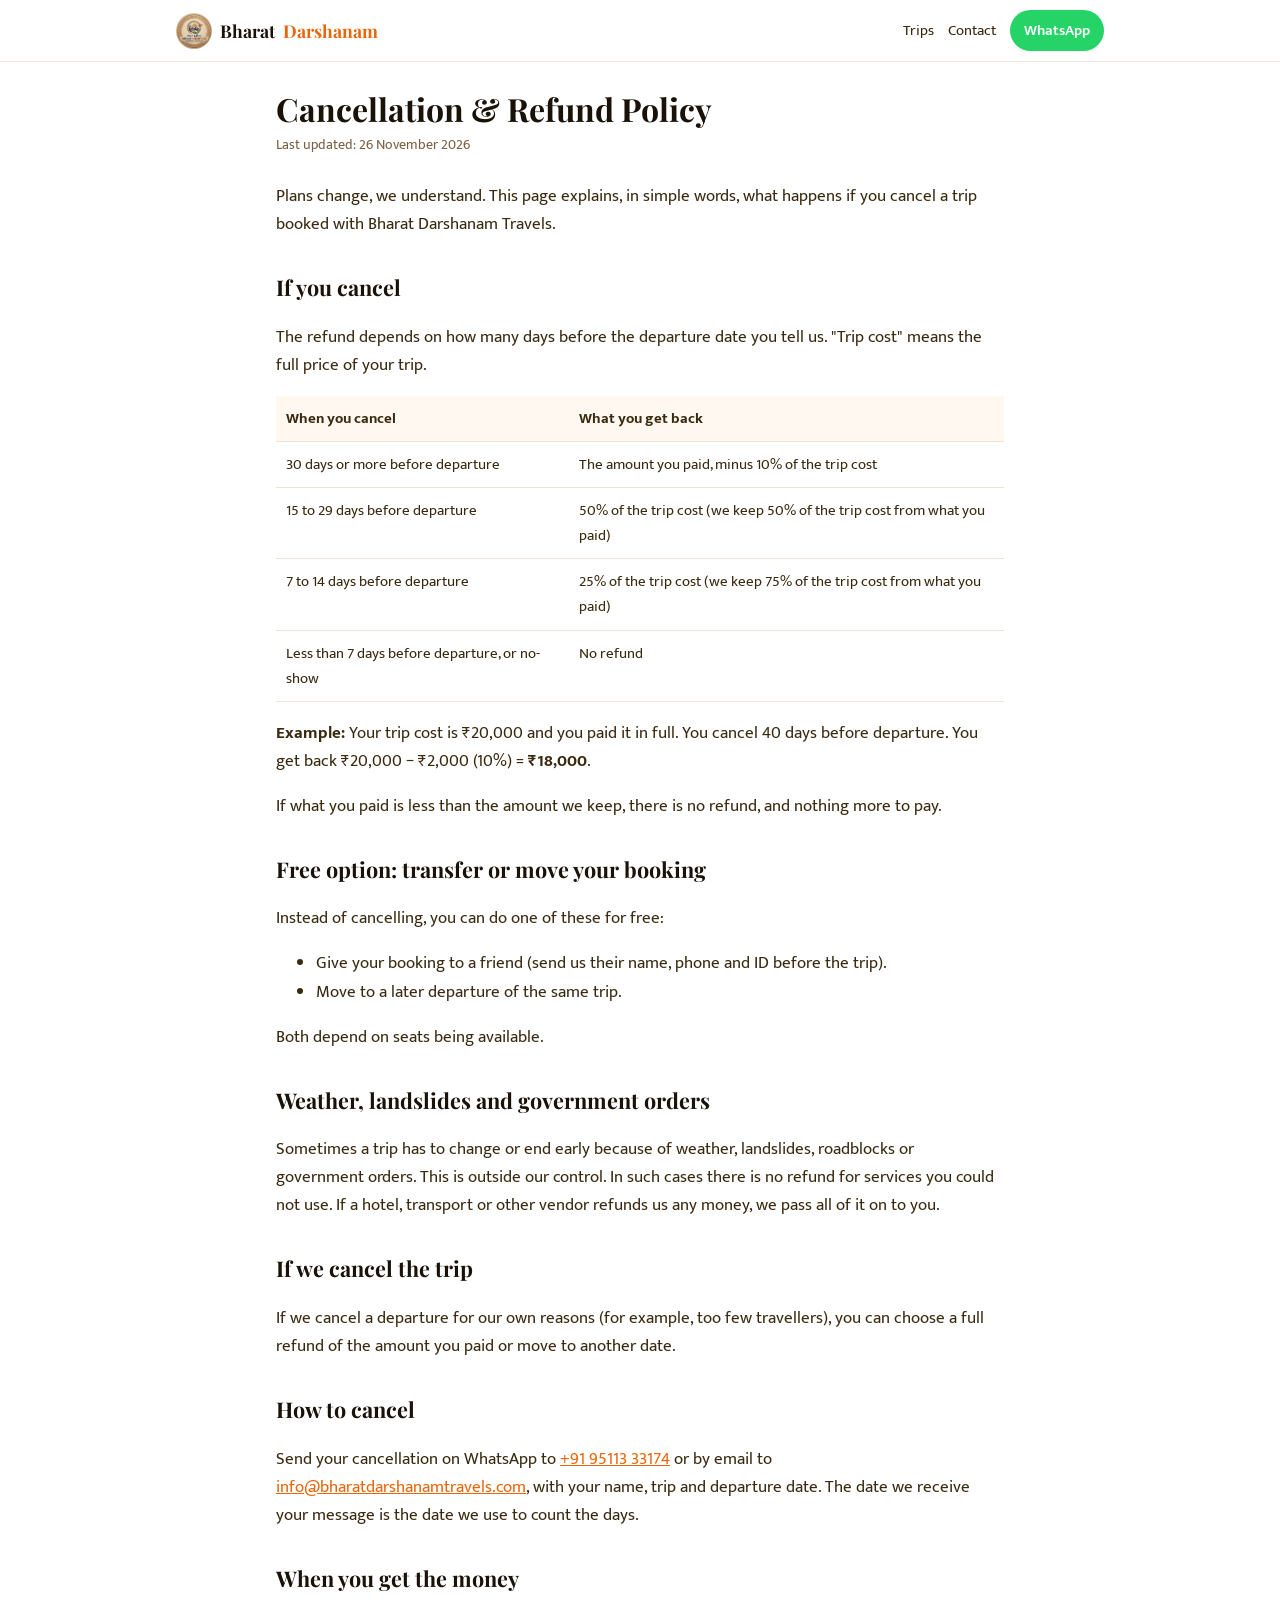
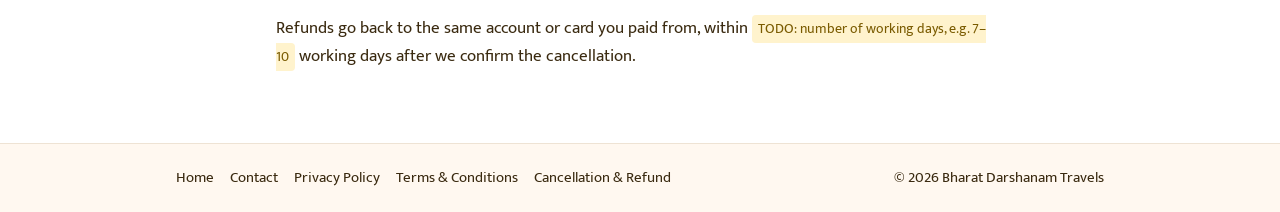
==== cancellation-refund.html @ e2b12f2d "Add Privacy, Terms, Cancellation & Refund and Contact pages Co-Authored-By: Claude Opus 5.5 <noreply" ====
<!DOCTYPE html>
<html lang="en">
<head>
  <meta charset="UTF-8">
  <meta name="viewport" content="width=device-width, initial-scale=1.0">
  <title>Cancellation & Refund Policy | Bharat Darshanam Travels</title>
  <meta name="description" content="How cancellations, refunds, booking transfers and date changes work for trips with Bharat Darshanam Travels.">
  <link rel="canonical" href="https://bharatdarshanamtravels.com/cancellation-refund.html">
  <meta property="og:title" content="Cancellation & Refund Policy | Bharat Darshanam Travels">
  <meta property="og:description" content="How cancellations, refunds, booking transfers and date changes work for trips with Bharat Darshanam Travels.">
  <meta property="og:type" content="website">
  <meta property="og:url" content="https://bharatdarshanamtravels.com/cancellation-refund.html">
  <meta property="og:image" content="https://bharatdarshanamtravels.com/images/og-image.jpg">
  <meta property="og:site_name" content="Bharat Darshanam Travels">
  <meta property="og:locale" content="en_IN">
  <link rel="icon" href="favicon.ico" sizes="any">
  <link rel="icon" type="image/png" sizes="32x32" href="favicon-32x32.png">
  <link rel="apple-touch-icon" href="apple-touch-icon.png">
  <link rel="preconnect" href="https://fonts.googleapis.com">
  <link rel="preconnect" href="https://fonts.gstatic.com" crossorigin>
  <link href="https://fonts.googleapis.com/css2?family=Playfair+Display:wght@700&family=Mukta:wght@400;600;700&display=swap" rel="stylesheet">
  <link rel="stylesheet" href="css/pages.css">
</head>
<body>
<header class="top">
  <div class="top-in">
    <a class="brand" href="./"><img src="images/logo.png" alt="" width="36" height="36">Bharat <span>Darshanam</span></a>
    <nav class="top-links">
      <a href="./#packages" class="hide-sm">Trips</a>
      <a href="contact.html" class="hide-sm">Contact</a>
      <a class="btn-wa" href="https://wa.me/919511333174" target="_blank" rel="noopener">WhatsApp</a>
    </nav>
  </div>
</header>
<main>
<h1>Cancellation &amp; Refund Policy</h1>
<p class="updated">Last updated: 26 November 2026</p>
<p>Plans change, we understand. This page explains, in simple words, what happens if you cancel a trip booked with Bharat Darshanam Travels.</p>

<h2>If you cancel</h2>
<p>The refund depends on how many days before the departure date you tell us. "Trip cost" means the full price of your trip.</p>
<table>
  <tr><th>When you cancel</th><th>What you get back</th></tr>
  <tr><td>30 days or more before departure</td><td>The amount you paid, minus 10% of the trip cost</td></tr>
  <tr><td>15 to 29 days before departure</td><td>50% of the trip cost (we keep 50% of the trip cost from what you paid)</td></tr>
  <tr><td>7 to 14 days before departure</td><td>25% of the trip cost (we keep 75% of the trip cost from what you paid)</td></tr>
  <tr><td>Less than 7 days before departure, or no-show</td><td>No refund</td></tr>
</table>
<p><b>Example:</b> Your trip cost is ₹20,000 and you paid it in full. You cancel 40 days before departure. You get back ₹20,000 − ₹2,000 (10%) = <b>₹18,000</b>.</p>
<p>If what you paid is less than the amount we keep, there is no refund, and nothing more to pay.</p>

<h2>Free option: transfer or move your booking</h2>
<p>Instead of cancelling, you can do one of these for free:</p>
<ul>
  <li>Give your booking to a friend (send us their name, phone and ID before the trip).</li>
  <li>Move to a later departure of the same trip.</li>
</ul>
<p>Both depend on seats being available.</p>

<h2>Weather, landslides and government orders</h2>
<p>Sometimes a trip has to change or end early because of weather, landslides, roadblocks or government orders. This is outside our control. In such cases there is no refund for services you could not use. If a hotel, transport or other vendor refunds us any money, we pass all of it on to you.</p>

<h2>If we cancel the trip</h2>
<p>If we cancel a departure for our own reasons (for example, too few travellers), you can choose a full refund of the amount you paid or move to another date.</p>

<h2>How to cancel</h2>
<p>Send your cancellation on WhatsApp to <a href="https://wa.me/919511333174">+91 95113 33174</a> or by email to <a href="mailto:info@bharatdarshanamtravels.com">info@bharatdarshanamtravels.com</a>, with your name, trip and departure date. The date we receive your message is the date we use to count the days.</p>

<h2>When you get the money</h2>
<p>Refunds go back to the same account or card you paid from, within <span class="todo">TODO: number of working days, e.g. 7–10</span> working days after we confirm the cancellation.</p>
</main>
<footer class="foot">
  <div class="foot-in">
    <nav>
      <a href="./">Home</a>
      <a href="contact.html">Contact</a>
      <a href="privacy-policy.html">Privacy Policy</a>
      <a href="terms.html">Terms &amp; Conditions</a>
      <a href="cancellation-refund.html">Cancellation &amp; Refund</a>
    </nav>
    <div>© 2026 Bharat Darshanam Travels</div>
  </div>
</footer>
</body>
</html>
---- css/pages.css ----
/* Simple pages: policies, contact, trips. Light and fast on mobile. */
:root {
  --saffron: #E8660A;
  --green: #1A5C38;
  --dark: #1A1208;
  --text: #3A2A10;
  --text-light: #7A6040;
  --line: #eee3d4;
  --bg-soft: #FFF8F0;
}
* { box-sizing: border-box; }
body { margin: 0; background: #fff; color: var(--text); font-family: 'Mukta', system-ui, sans-serif; font-size: 17px; line-height: 1.65; }
a { color: var(--saffron); }
img { max-width: 100%; height: auto; display: block; }

.top { position: sticky; top: 0; z-index: 10; background: #fff; border-bottom: 1px solid var(--line); }
.top-in { max-width: 960px; margin: 0 auto; padding: 10px 16px; display: flex; align-items: center; justify-content: space-between; gap: 12px; }
.brand { display: flex; align-items: center; gap: 8px; text-decoration: none; color: var(--dark); font-family: 'Playfair Display', serif; font-weight: 700; font-size: 1.1rem; }
.brand img { width: 36px; height: 36px; border-radius: 50%; }
.brand span { color: var(--saffron); }
.top-links { display: flex; gap: 14px; align-items: center; font-size: 0.95rem; }
.top-links a { text-decoration: none; color: var(--text); }
.btn-wa { background: #25D366; color: #fff !important; padding: 8px 14px; border-radius: 50px; font-weight: 600; text-decoration: none; display: inline-block; }

main { max-width: 760px; margin: 0 auto; padding: 28px 16px 56px; }
h1 { font-family: 'Playfair Display', serif; color: var(--dark); font-size: 2rem; line-height: 1.2; margin: 0 0 6px; }
h2 { font-family: 'Playfair Display', serif; color: var(--dark); font-size: 1.35rem; margin: 32px 0 8px; }
h3 { font-size: 1.05rem; margin: 20px 0 4px; color: var(--dark); }
.updated { color: var(--text-light); font-size: 0.9rem; margin: 0 0 24px; }
.todo { background: #fff3cd; color: #7a5b00; padding: 2px 6px; border-radius: 4px; font-size: 0.9rem; }

table { width: 100%; border-collapse: collapse; margin: 12px 0; font-size: 0.95rem; }
th, td { text-align: left; padding: 10px; border-bottom: 1px solid var(--line); vertical-align: top; }
th { background: var(--bg-soft); }

/* Contact cards */
.cards { display: grid; gap: 12px; grid-template-columns: repeat(auto-fit, minmax(220px, 1fr)); margin: 16px 0; }
.card { border: 1px solid var(--line); border-radius: 12px; padding: 14px 16px; }
.card b { display: block; color: var(--text-light); font-size: 0.85rem; text-transform: uppercase; letter-spacing: .04em; }

/* Forms */
form.enq { border: 1px solid var(--line); border-radius: 14px; padding: 18px; margin-top: 12px; background: var(--bg-soft); }
form.enq label { display: block; font-weight: 600; font-size: 0.95rem; margin: 10px 0 4px; }
form.enq input, form.enq select, form.enq textarea { width: 100%; padding: 11px 12px; border: 1px solid #d9c9b3; border-radius: 8px; font: inherit; background: #fff; }
form.enq textarea { min-height: 90px; }
form.enq button { margin-top: 14px; width: 100%; background: var(--saffron); color: #fff; border: 0; padding: 13px; border-radius: 50px; font: inherit; font-weight: 700; cursor: pointer; }
.hp-field { position: absolute; left: -9999px; width: 1px; height: 1px; opacity: 0; }
.form-msg { margin-top: 12px; font-size: 0.9rem; font-weight: 600; padding: 10px 14px; border-radius: 8px; }
.form-msg.success { background: #d4edda; color: #155724; }
.form-msg.error { background: #f8d7da; color: #721c24; }
.form-msg a { color: inherit; }

/* Trip pages */
.trip-hero { width: 100%; aspect-ratio: 16 / 9; object-fit: cover; border-radius: 14px; margin-bottom: 18px; }
.price-box { display: flex; flex-wrap: wrap; align-items: center; justify-content: space-between; gap: 12px; border: 2px solid var(--saffron); border-radius: 14px; padding: 14px 16px; margin: 18px 0; }
.price-box .from { font-size: 0.9rem; color: var(--text-light); }
.price-box .amt { font-size: 1.7rem; font-weight: 700; color: var(--dark); line-height: 1.1; }
.facts { display: flex; flex-wrap: wrap; gap: 8px; margin: 8px 0 0; padding: 0; list-style: none; }
.facts li { background: var(--bg-soft); border: 1px solid var(--line); border-radius: 50px; padding: 4px 12px; font-size: 0.9rem; }
.day { border-left: 3px solid var(--saffron); padding: 2px 0 2px 14px; margin: 14px 0; }
.day h3 { margin: 0; }
.cols { display: grid; gap: 16px; grid-template-columns: 1fr; }
@media (min-width: 640px) { .cols { grid-template-columns: 1fr 1fr; } }
.cols ul { padding-left: 20px; margin: 4px 0; }
.wa-float { position: fixed; right: 16px; bottom: 16px; z-index: 20; box-shadow: 0 6px 18px rgba(0,0,0,.18); }

footer.foot { border-top: 1px solid var(--line); background: var(--bg-soft); font-size: 0.92rem; }
.foot-in { max-width: 960px; margin: 0 auto; padding: 22px 16px; display: flex; flex-wrap: wrap; gap: 10px 18px; justify-content: space-between; }
.foot-in nav { display: flex; flex-wrap: wrap; gap: 8px 16px; }
.foot-in nav a { color: var(--text); text-decoration: none; }

@media (max-width: 520px) {
  .top-links .hide-sm { display: none; }
  h1 { font-size: 1.65rem; }
}
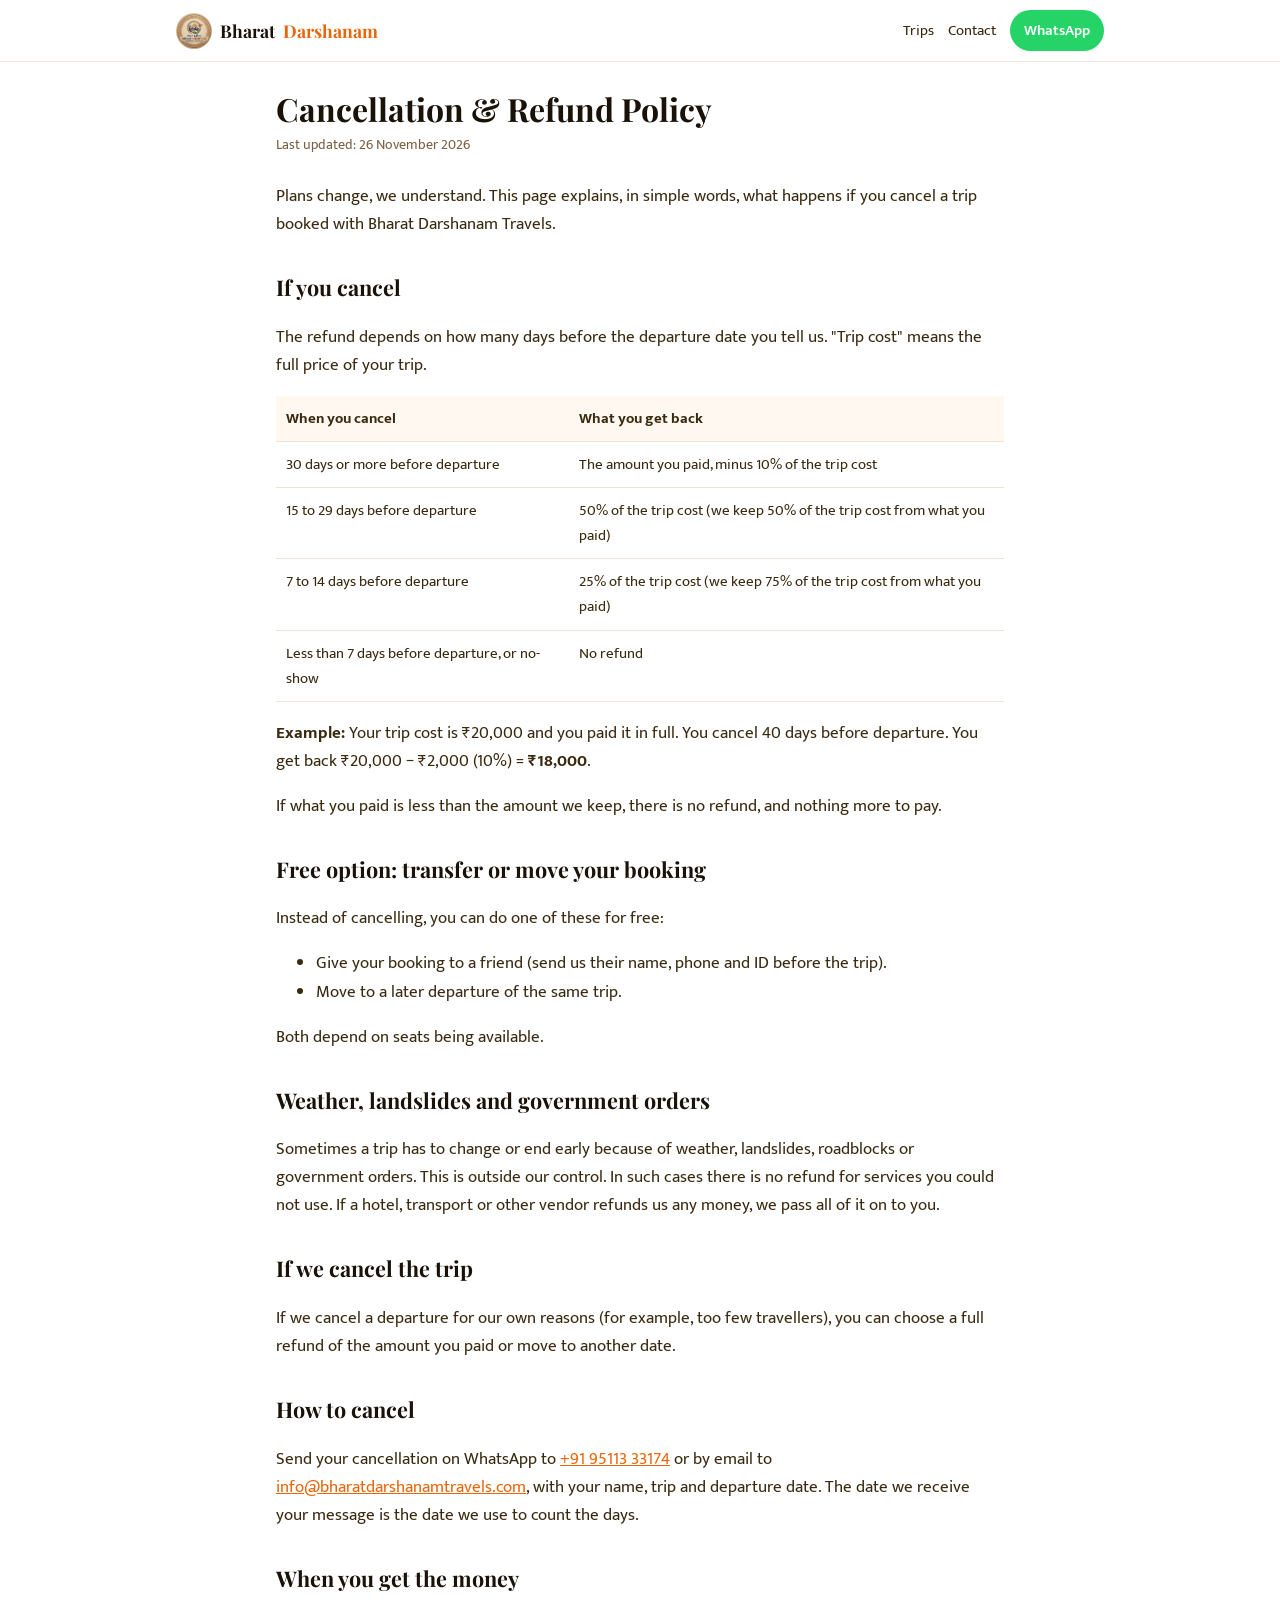
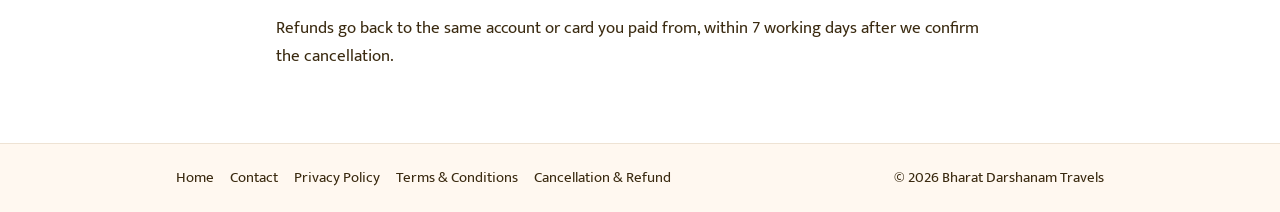
==== commit 6d117b78: "Set refund timeline to 7 working days Co-Authored-By: Claude Opus 5.5 <noreply@anthropic.com>" ====
--- a/cancellation-refund.html
+++ b/cancellation-refund.html
@@ -67,7 +67,7 @@
 <p>Send your cancellation on WhatsApp to <a href="https://wa.me/919511333174">+91 95113 33174</a> or by email to <a href="mailto:info@bharatdarshanamtravels.com">info@bharatdarshanamtravels.com</a>, with your name, trip and departure date. The date we receive your message is the date we use to count the days.</p>
 
 <h2>When you get the money</h2>
-<p>Refunds go back to the same account or card you paid from, within <span class="todo">TODO: number of working days, e.g. 7–10</span> working days after we confirm the cancellation.</p>
+<p>Refunds go back to the same account or card you paid from, within 7 working days after we confirm the cancellation.</p>
 </main>
 <footer class="foot">
   <div class="foot-in">
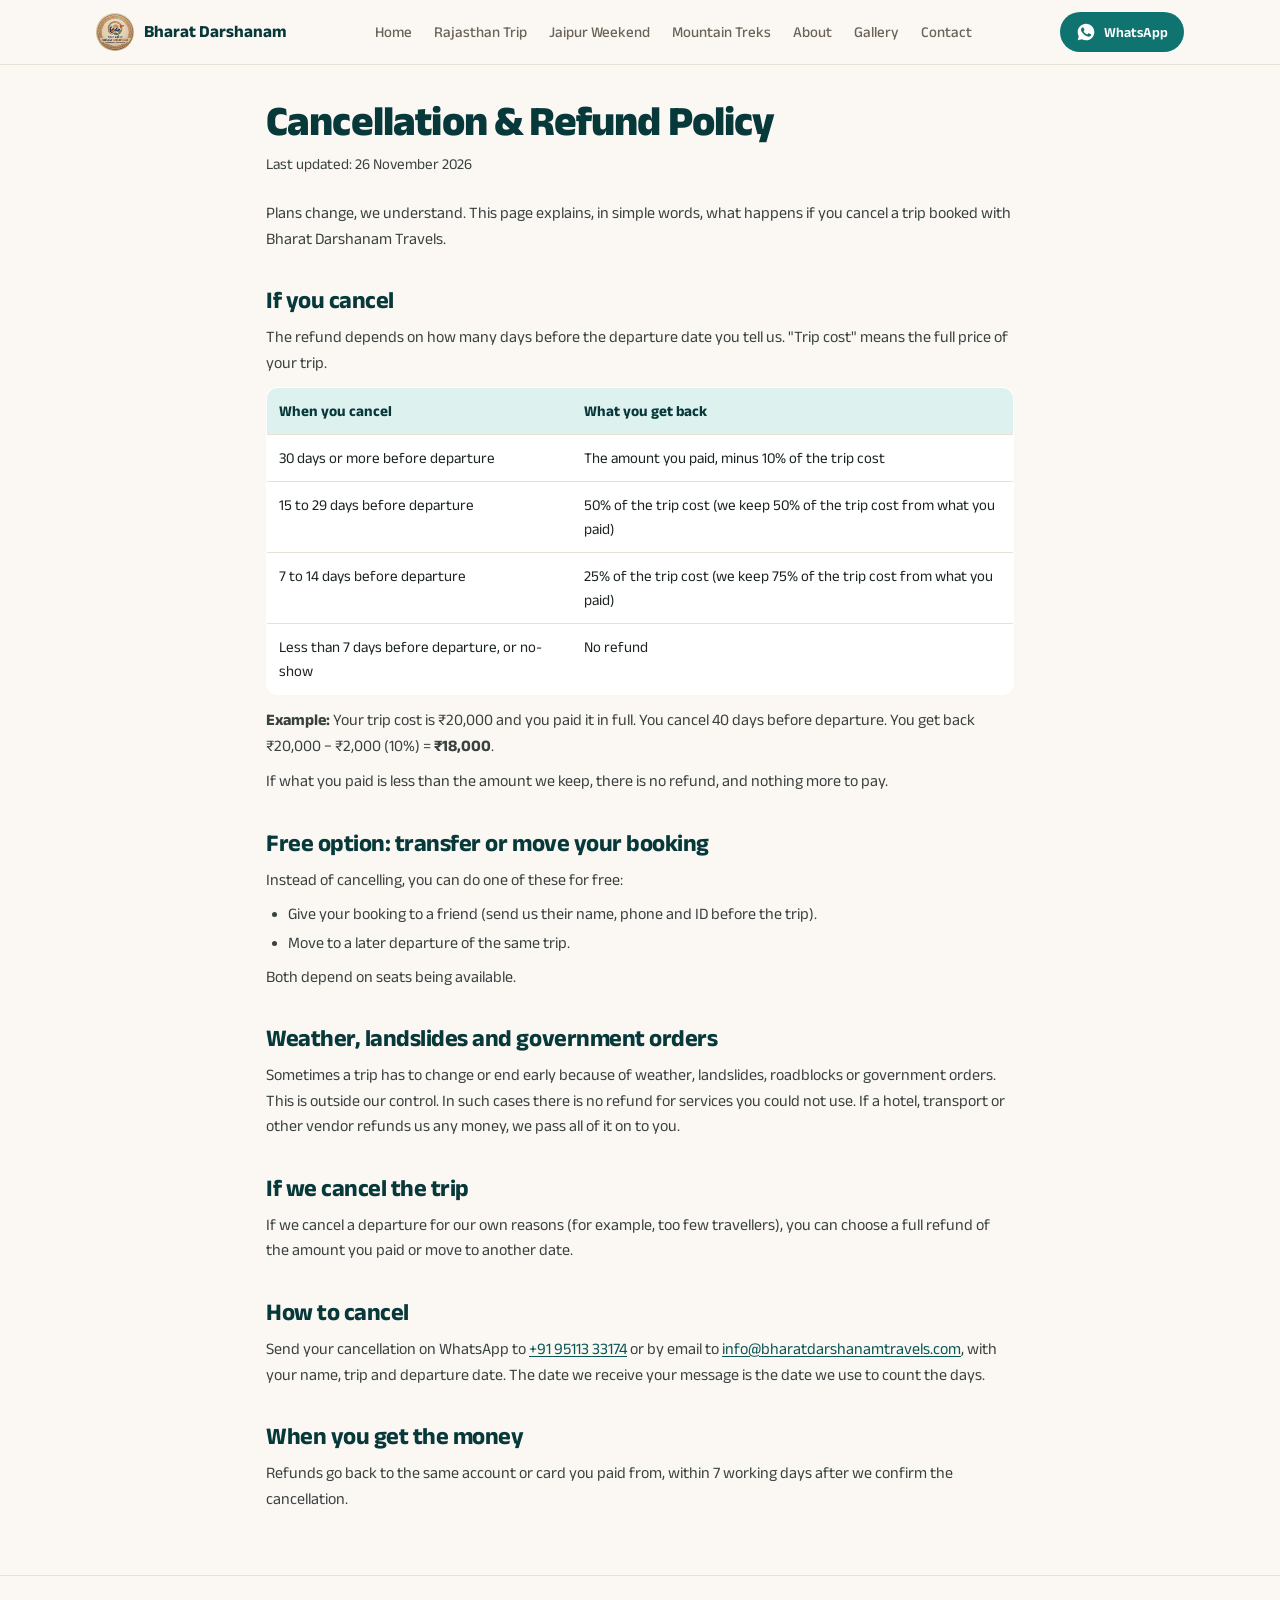
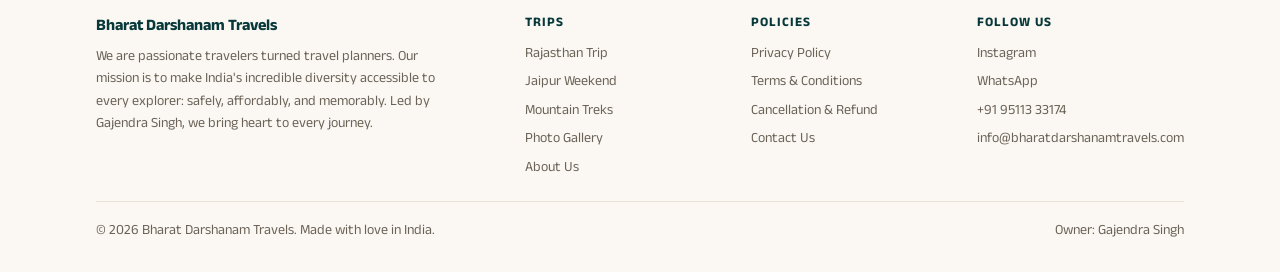
==== commit bdde8172: "Apply theme C header, footer and styles to inner pages Co-Authored-By: Claude Opus 5.5 <noreply@anth" ====
--- a/cancellation-refund.html
+++ b/cancellation-refund.html
@@ -18,21 +18,57 @@
   <link rel="apple-touch-icon" href="apple-touch-icon.png">
   <link rel="preconnect" href="https://fonts.googleapis.com">
   <link rel="preconnect" href="https://fonts.gstatic.com" crossorigin>
-  <link href="https://fonts.googleapis.com/css2?family=Playfair+Display:wght@700&family=Mukta:wght@400;600;700&display=swap" rel="stylesheet">
-  <link rel="stylesheet" href="css/pages.css">
+  <link href="https://fonts.googleapis.com/css2?family=Anek+Latin:wght@400;500;600;700;800&display=swap" rel="stylesheet">
+  <link rel="stylesheet" href="css/site.css">
 </head>
 <body>
-<header class="top">
-  <div class="top-in">
-    <a class="brand" href="./"><img src="images/logo.png" alt="" width="36" height="36">Bharat <span>Darshanam</span></a>
-    <nav class="top-links">
-      <a href="./#packages" class="hide-sm">Trips</a>
-      <a href="contact.html" class="hide-sm">Contact</a>
-      <a class="btn-wa" href="https://wa.me/919511333174" target="_blank" rel="noopener">WhatsApp</a>
+<svg width="0" height="0" style="position:absolute" aria-hidden="true">
+  <symbol id="i-clock" viewBox="0 0 24 24" fill="none" stroke="currentColor" stroke-width="2" stroke-linecap="round"><circle cx="12" cy="12" r="9"/><path d="M12 7v5l3 2"/></symbol>
+  <symbol id="i-users" viewBox="0 0 24 24" fill="none" stroke="currentColor" stroke-width="2" stroke-linecap="round"><circle cx="9" cy="8" r="3.5"/><path d="M2.5 20c.8-3.5 3.4-5.5 6.5-5.5s5.7 2 6.5 5.5"/><path d="M16 4.6a3.5 3.5 0 0 1 0 6.8M18.5 14.8c1.6.8 2.6 2.6 3 5.2"/></symbol>
+  <symbol id="i-arrow" viewBox="0 0 24 24" fill="none" stroke="currentColor" stroke-width="2.2" stroke-linecap="round" stroke-linejoin="round"><path d="M5 12h14M13 6l6 6-6 6"/></symbol>
+  <symbol id="i-map" viewBox="0 0 24 24" fill="none" stroke="currentColor" stroke-width="2" stroke-linecap="round" stroke-linejoin="round"><path d="M12 21s-7-6.2-7-11.5A7 7 0 0 1 19 9.5C19 14.8 12 21 12 21Z"/><circle cx="12" cy="9.5" r="2.5"/></symbol>
+  <symbol id="i-tag" viewBox="0 0 24 24" fill="none" stroke="currentColor" stroke-width="2" stroke-linecap="round" stroke-linejoin="round"><path d="M3 12V4h8l10 10-8 8L3 12Z"/><circle cx="7.5" cy="8.5" r="1.5"/></symbol>
+  <symbol id="i-shield" viewBox="0 0 24 24" fill="none" stroke="currentColor" stroke-width="2" stroke-linecap="round" stroke-linejoin="round"><path d="M12 3 4 6v6c0 5 3.5 8 8 9 4.5-1 8-4 8-9V6l-8-3Z"/><path d="m9 12 2 2 4-4"/></symbol>
+  <symbol id="i-edit" viewBox="0 0 24 24" fill="none" stroke="currentColor" stroke-width="2" stroke-linecap="round" stroke-linejoin="round"><path d="M4 20h4L19 9l-4-4L4 16v4Z"/></symbol>
+  <symbol id="i-user" viewBox="0 0 24 24" fill="none" stroke="currentColor" stroke-width="2" stroke-linecap="round"><circle cx="12" cy="8" r="4"/><path d="M4 21c1-4 4.2-6 8-6s7 2 8 6"/></symbol>
+  <symbol id="i-phone" viewBox="0 0 24 24" fill="none" stroke="currentColor" stroke-width="2" stroke-linecap="round" stroke-linejoin="round"><path d="M5 3h4l2 5-2.5 1.5a11 11 0 0 0 6 6L16 13l5 2v4a2 2 0 0 1-2 2A17 17 0 0 1 3 5a2 2 0 0 1 2-2Z"/></symbol>
+  <symbol id="i-mail" viewBox="0 0 24 24" fill="none" stroke="currentColor" stroke-width="2" stroke-linecap="round" stroke-linejoin="round"><rect x="3" y="5" width="18" height="14" rx="2"/><path d="m3 7 9 6 9-6"/></symbol>
+  <symbol id="i-wa" viewBox="0 0 24 24" fill="currentColor"><path d="M12.04 2C6.5 2 2 6.5 2 12.04c0 1.77.46 3.5 1.34 5.02L2 22l5.06-1.33a10 10 0 0 0 4.98 1.32h.01C17.58 21.99 22 17.5 22 11.96 22 6.46 17.58 2 12.04 2Zm5.84 14.2c-.25.7-1.43 1.33-2 1.42-.51.08-1.15.11-1.86-.12-.43-.13-.98-.32-1.69-.62-2.98-1.29-4.92-4.29-5.07-4.49-.15-.2-1.21-1.61-1.21-3.07 0-1.46.77-2.18 1.04-2.48.27-.3.6-.37.79-.37h.57c.18 0 .43-.07.67.51.25.6.84 2.06.91 2.2.08.15.12.32.03.52-.1.2-.15.32-.3.5-.15.17-.31.39-.45.52-.15.15-.3.31-.13.6.17.3.77 1.27 1.65 2.06 1.14 1.01 2.1 1.33 2.4 1.48.3.15.47.12.64-.07.18-.2.75-.87.95-1.17.2-.3.4-.25.67-.15.27.1 1.73.82 2.03.97.3.15.5.22.57.35.07.12.07.72-.18 1.42Z"/></symbol>
+</svg>
+
+<header class="nav">
+  <div class="wrap">
+    <a class="logo" href="./"><img src="images/logo.png" alt="" width="38" height="38">Bharat Darshanam</a>
+    <nav class="nav-links" aria-label="Main">
+      <a href="./" data-nav="home">Home</a>
+      <a href="rajasthan-trip.html" data-nav="rajasthan">Rajasthan Trip</a>
+      <a href="jaipur-weekend-trip.html" data-nav="jaipur">Jaipur Weekend</a>
+      <a href="./#mountains">Mountain Treks</a>
+      <a href="./#about">About</a>
+      <a href="./#gallery">Gallery</a>
+      <a href="contact.html" data-nav="contact">Contact</a>
     </nav>
+    <div class="nav-right">
+      <a class="btn btn-accent btn-sm" href="https://wa.me/919511333174" target="_blank" rel="noopener"><svg class="ico"><use href="#i-wa"/></svg><span class="wa-txt">WhatsApp</span></a>
+      <button class="menu-btn" id="menuBtn" type="button" aria-label="Open menu" aria-expanded="false" aria-controls="menu">
+        <svg class="ico" viewBox="0 0 24 24" fill="none" stroke="currentColor" stroke-width="2.2" stroke-linecap="round"><path d="M4 7h16M4 12h16M4 17h16"/></svg>
+      </button>
+    </div>
   </div>
+  <nav class="menu" id="menu" aria-label="Menu" hidden>
+    <a href="./">Home</a>
+    <div class="menu-label">Trips</div>
+    <a href="rajasthan-trip.html">Rajasthan Trip <small>7–8 days · from ₹20,000</small></a>
+    <a href="jaipur-weekend-trip.html">Jaipur Weekend <small>Delhi to Delhi · from ₹6,000</small></a>
+    <a href="./#mountains">Mountain Treks <small>BMC-certified team</small></a>
+    <div class="menu-label">More</div>
+    <a href="./#about">About us</a>
+    <a href="./#gallery">Gallery</a>
+    <a href="contact.html">Contact</a>
+    <div class="menu-foot"><a href="privacy-policy.html">Privacy</a><a href="terms.html">Terms</a><a href="cancellation-refund.html">Cancellation &amp; Refund</a></div>
+  </nav>
 </header>
-<main>
+<main class="page">
 <h1>Cancellation &amp; Refund Policy</h1>
 <p class="updated">Last updated: 26 November 2026</p>
 <p>Plans change, we understand. This page explains, in simple words, what happens if you cancel a trip booked with Bharat Darshanam Travels.</p>
@@ -69,17 +105,48 @@
 <h2>When you get the money</h2>
 <p>Refunds go back to the same account or card you paid from, within 7 working days after we confirm the cancellation.</p>
 </main>
-<footer class="foot">
-  <div class="foot-in">
-    <nav>
-      <a href="./">Home</a>
-      <a href="contact.html">Contact</a>
-      <a href="privacy-policy.html">Privacy Policy</a>
-      <a href="terms.html">Terms &amp; Conditions</a>
-      <a href="cancellation-refund.html">Cancellation &amp; Refund</a>
-    </nav>
-    <div>© 2026 Bharat Darshanam Travels</div>
+<footer class="site-foot">
+  <div class="wrap">
+    <div class="foot-grid">
+      <div class="foot-brand">
+        <b>Bharat Darshanam Travels</b>
+        <p>We are passionate travelers turned travel planners. Our mission is to make India's incredible diversity accessible to every explorer: safely, affordably, and memorably. Led by Gajendra Singh, we bring heart to every journey.</p>
+      </div>
+      <div>
+        <h4>Trips</h4>
+        <ul>
+          <li><a href="rajasthan-trip.html">Rajasthan Trip</a></li>
+          <li><a href="jaipur-weekend-trip.html">Jaipur Weekend</a></li>
+          <li><a href="./#mountains">Mountain Treks</a></li>
+          <li><a href="./#gallery">Photo Gallery</a></li>
+          <li><a href="./#about">About Us</a></li>
+        </ul>
+      </div>
+      <div>
+        <h4>Policies</h4>
+        <ul>
+          <li><a href="privacy-policy.html">Privacy Policy</a></li>
+          <li><a href="terms.html">Terms &amp; Conditions</a></li>
+          <li><a href="cancellation-refund.html">Cancellation &amp; Refund</a></li>
+          <li><a href="contact.html">Contact Us</a></li>
+        </ul>
+      </div>
+      <div>
+        <h4>Follow Us</h4>
+        <ul>
+          <li><a href="https://www.instagram.com/bharatdarshanamtravels/" target="_blank" rel="noopener">Instagram</a></li>
+          <li><a href="https://wa.me/919511333174" target="_blank" rel="noopener">WhatsApp</a></li>
+          <li><a href="tel:+919511333174">+91 95113 33174</a></li>
+          <li><a href="mailto:info@bharatdarshanamtravels.com">info@bharatdarshanamtravels.com</a></li>
+        </ul>
+      </div>
+    </div>
+    <div class="foot-bottom">
+      <span>© 2026 Bharat Darshanam Travels. Made with love in India.</span>
+      <span>Owner: Gajendra Singh</span>
+    </div>
   </div>
 </footer>
+<script src="js/site.js"></script>
 </body>
 </html>
--- a/css/site.css
+++ b/css/site.css
@@ -0,0 +1,230 @@
+/* Bharat Darshanam Travels: one stylesheet for every page.
+   Design: option C "Peacock" (chosen 26 Nov 2026). */
+
+:root {
+  --accent: #0F7470;
+  --accent-dark: #0B5656;
+  --accent-soft: #DDF1EF;
+  --deep: #08393A;
+  --warm: #F2A23A;
+  --warm-soft: #FDEBD3;
+  --warm-ink: #7A4A00;
+  --ink: #1B2422;
+  --muted: #6B6358;
+  --line: #E8E1D6;
+  --bg: #FBF8F3;
+  --bg-alt: #F4EFE7;
+  --wa: #25D366;
+  --font: 'Anek Latin', system-ui, -apple-system, 'Segoe UI', sans-serif;
+  --radius: 16px;
+}
+
+* { box-sizing: border-box; margin: 0; }
+html { scroll-behavior: smooth; }
+body { background: var(--bg); color: var(--ink); font-family: var(--font); font-size: 16px; line-height: 1.6; -webkit-font-smoothing: antialiased; }
+img { display: block; max-width: 100%; height: auto; }
+a { color: inherit; text-decoration: none; }
+button { font: inherit; }
+[id] { scroll-margin-top: 76px; }
+.wrap { max-width: 1120px; margin: 0 auto; padding: 0 16px; }
+h1, h2, h3 { font-family: var(--font); line-height: 1.12; letter-spacing: -0.02em; color: var(--deep); }
+.eyebrow { font-size: 13px; font-weight: 600; letter-spacing: .08em; text-transform: uppercase; color: var(--accent); }
+.ico { width: 20px; height: 20px; flex: none; }
+:focus-visible { outline: 2px solid var(--accent); outline-offset: 2px; }
+
+/* Buttons */
+.btn { display: inline-flex; align-items: center; justify-content: center; gap: 8px; padding: 13px 22px; border-radius: 999px; font-weight: 600; font-size: 15px; transition: background .2s, border-color .2s; white-space: nowrap; cursor: pointer; border: 0; }
+.btn-accent { background: var(--accent); color: #fff; }
+.btn-accent:hover { background: var(--accent-dark); }
+.btn-ghost { border: 1.5px solid var(--accent); color: var(--accent-dark); background: #fff; }
+.btn-ghost:hover { background: var(--accent-soft); }
+.btn-sm { padding: 9px 16px; font-size: 14px; }
+
+/* Header */
+.nav { position: sticky; top: 0; z-index: 30; background: rgba(251,248,243,.94); backdrop-filter: blur(10px); -webkit-backdrop-filter: blur(10px); border-bottom: 1px solid var(--line); }
+.nav .wrap { display: flex; align-items: center; justify-content: space-between; height: 64px; gap: 12px; }
+.logo { display: flex; align-items: center; gap: 10px; font-weight: 700; font-size: 17px; color: var(--deep); }
+.logo img { width: 38px; height: 38px; border-radius: 50%; }
+.nav-links { display: none; gap: 22px; font-size: 15px; color: var(--muted); font-weight: 500; }
+.nav-links a:hover { color: var(--ink); }
+.nav-links a.on { color: var(--accent); font-weight: 600; }
+.nav-right { display: flex; align-items: center; gap: 8px; }
+.menu-btn { width: 42px; height: 42px; border-radius: 999px; border: 1.5px solid var(--line); background: #fff; color: var(--ink); display: grid; place-items: center; cursor: pointer; }
+.menu { border-top: 1px solid var(--line); background: var(--bg); padding: 8px 16px 18px; max-height: calc(100vh - 64px); overflow-y: auto; }
+.menu a { display: flex; flex-direction: column; padding: 12px 4px; font-weight: 600; font-size: 17px; border-bottom: 1px solid var(--line); color: var(--deep); }
+.menu a small { font-weight: 400; font-size: 13px; color: var(--muted); }
+.menu-label { font-size: 12px; font-weight: 600; letter-spacing: .08em; text-transform: uppercase; color: var(--accent); margin: 16px 4px 2px; }
+.menu-foot { display: flex; flex-wrap: wrap; gap: 4px 16px; margin-top: 14px; }
+.menu-foot a { border: 0; padding: 4px; font-size: 13px; font-weight: 500; color: var(--muted); }
+@media (max-width: 400px) { .wa-txt { display: none; } .nav .btn { padding: 9px 12px; } }
+@media (min-width: 1080px) { .nav-links { display: flex; } .menu-btn, .menu { display: none !important; } }
+
+/* Hero */
+.hero { padding: 20px 0 8px; }
+.hero-grid { display: grid; gap: 24px; }
+.hero h1 { font-size: clamp(36px, 8vw, 64px); font-weight: 800; margin: 10px 0 14px; }
+.hero h1 em { font-style: normal; color: var(--accent); }
+.lead { font-size: 18px; color: var(--muted); max-width: 520px; }
+.hero-cta { display: flex; flex-wrap: wrap; gap: 10px; margin: 22px 0 18px; }
+.chips { display: flex; flex-wrap: wrap; gap: 8px; padding: 0; list-style: none; }
+.chips li { background: var(--accent-soft); color: var(--accent-dark); padding: 4px 12px; border-radius: 999px; font-weight: 600; font-size: 13px; }
+.chips li:last-child { background: var(--warm-soft); color: var(--warm-ink); }
+.hero-img { position: relative; border-radius: var(--radius); overflow: hidden; aspect-ratio: 4/3; background: var(--bg-alt); }
+.hero-img img { width: 100%; height: 100%; object-fit: cover; }
+.hero-tag { position: absolute; left: 12px; bottom: 12px; background: #fff; border-radius: 12px; padding: 10px 14px; font-size: 13px; box-shadow: 0 6px 20px rgba(0,0,0,.15); }
+.hero-tag b { display: block; font-size: 15px; color: var(--deep); }
+@media (min-width: 860px) {
+  .hero { padding: 56px 0 24px; }
+  .hero-grid { grid-template-columns: 1.05fr 1fr; align-items: center; gap: 48px; }
+  .hero-img { aspect-ratio: 4/5; }
+}
+
+/* Sections */
+section { padding: 56px 0; }
+.alt { background: var(--bg-alt); }
+.sec-head { display: flex; align-items: end; justify-content: space-between; gap: 16px; margin-bottom: 24px; }
+.sec-head h2 { font-size: clamp(26px, 5vw, 38px); font-weight: 700; margin-top: 6px; }
+.sec-head > a { font-weight: 600; color: var(--accent); font-size: 15px; white-space: nowrap; }
+.sec-sub { color: var(--muted); margin-top: 6px; max-width: 560px; }
+.group-title { font-size: 20px; font-weight: 700; margin: 36px 0 14px; display: flex; align-items: center; gap: 10px; }
+.group-title small { font-size: 14px; font-weight: 500; color: var(--muted); letter-spacing: 0; }
+
+/* Trip cards */
+.trips { display: grid; gap: 18px; grid-template-columns: 1fr; }
+@media (min-width: 640px) { .trips { grid-template-columns: 1fr 1fr; } }
+@media (min-width: 980px) { .trips { grid-template-columns: repeat(3, 1fr); } }
+.trip { border: 1px solid var(--line); border-radius: var(--radius); overflow: hidden; background: #fff; transition: box-shadow .2s, transform .2s; display: flex; flex-direction: column; }
+.trip:hover { box-shadow: 0 12px 32px rgba(0,0,0,.08); transform: translateY(-2px); }
+.trip-img { position: relative; aspect-ratio: 16/10; overflow: hidden; background: var(--bg-alt); display: block; }
+.trip-img img { width: 100%; height: 100%; object-fit: cover; }
+.badge { position: absolute; top: 12px; left: 12px; background: var(--warm-soft); color: var(--warm-ink); font-size: 12px; font-weight: 600; padding: 5px 10px; border-radius: 999px; }
+.badge.cool { background: var(--accent-soft); color: var(--accent-dark); }
+.badge.closed { left: auto; right: 12px; background: var(--deep); color: #fff; }
+.trip-body { padding: 16px 18px 18px; display: flex; flex-direction: column; gap: 6px; flex: 1; }
+.trip-meta { display: flex; flex-wrap: wrap; gap: 4px 14px; font-size: 13px; color: var(--muted); }
+.trip-meta span { display: flex; align-items: center; gap: 5px; }
+.trip-meta svg { width: 15px; height: 15px; }
+.trip h3 { font-size: 20px; font-weight: 700; }
+.trip h3 a:hover { color: var(--accent); }
+.trip p { font-size: 14.5px; color: var(--muted); }
+.trip-foot { display: flex; align-items: center; justify-content: space-between; gap: 10px; margin-top: auto; padding-top: 12px; border-top: 1px solid var(--line); }
+.price small { display: block; font-size: 12px; color: var(--muted); }
+.price b { font-size: 22px; color: var(--deep); }
+.price b.sm { font-size: 17px; }
+.trip-foot .btn { padding: 10px 16px; font-size: 14px; }
+.trip.is-closed .trip-img img { filter: grayscale(.5); }
+.closed-toggle { align-self: flex-start; background: none; border: 0; padding: 2px 0; color: var(--accent-dark); font-size: 13px; font-weight: 600; cursor: pointer; }
+.closed-note { background: var(--bg-alt); border-radius: 10px; padding: 10px 12px; font-size: 13.5px; color: var(--muted); }
+.closed-note strong { display: block; color: var(--deep); }
+
+/* Why */
+.why { display: grid; gap: 14px; grid-template-columns: 1fr; }
+@media (min-width: 560px) { .why { grid-template-columns: 1fr 1fr; } }
+@media (min-width: 900px) { .why { grid-template-columns: repeat(4, 1fr); } }
+.why > div { background: #fff; border: 1px solid var(--line); border-radius: var(--radius); padding: 20px; }
+.why .i { width: 44px; height: 44px; border-radius: 12px; background: var(--accent-soft); color: var(--accent); display: grid; place-items: center; margin-bottom: 14px; }
+.why h3 { font-size: 17px; margin-bottom: 4px; }
+.why p { font-size: 14.5px; color: var(--muted); }
+
+/* Story */
+.founder { display: grid; gap: 24px; align-items: center; }
+.founder img { border-radius: var(--radius); aspect-ratio: 1; object-fit: cover; width: 100%; }
+.founder blockquote { font-size: clamp(22px, 4vw, 30px); font-weight: 600; line-height: 1.3; margin: 10px 0 14px; color: var(--deep); }
+.founder p { color: var(--muted); }
+.founder p + p { margin-top: 10px; }
+@media (min-width: 760px) { .founder { grid-template-columns: 0.8fr 1.2fr; gap: 48px; } }
+
+/* Gallery strip */
+.strip { display: grid; grid-auto-flow: column; grid-auto-columns: 72%; gap: 12px; overflow-x: auto; scroll-snap-type: x mandatory; padding-bottom: 8px; -webkit-overflow-scrolling: touch; }
+.strip figure { position: relative; scroll-snap-align: start; margin: 0; }
+.strip img { border-radius: var(--radius); aspect-ratio: 4/5; object-fit: cover; width: 100%; background: var(--line); }
+.strip figcaption { position: absolute; left: 10px; bottom: 10px; background: rgba(8,57,58,.82); color: #fff; font-size: 13px; font-weight: 600; padding: 4px 10px; border-radius: 999px; }
+@media (min-width: 760px) { .strip { grid-auto-columns: calc(25% - 9px); } }
+
+/* Contact block */
+.contact-grid { display: grid; gap: 28px; }
+@media (min-width: 860px) { .contact-grid { grid-template-columns: 1fr 1.1fr; gap: 48px; align-items: start; } }
+.contact-list { list-style: none; padding: 0; display: grid; gap: 12px; margin: 20px 0; }
+.contact-list li { display: flex; gap: 12px; align-items: flex-start; }
+.contact-list .i { width: 40px; height: 40px; border-radius: 12px; background: var(--accent-soft); color: var(--accent); display: grid; place-items: center; flex: none; }
+.contact-list small { display: block; font-size: 12px; text-transform: uppercase; letter-spacing: .06em; color: var(--muted); }
+.contact-list b { font-weight: 600; color: var(--deep); word-break: break-word; }
+
+/* Forms */
+.form-card { background: #fff; border: 1px solid var(--line); border-radius: var(--radius); padding: 20px; }
+.form-card h3 { font-size: 20px; margin-bottom: 4px; }
+.form-row { display: grid; gap: 0 12px; }
+@media (min-width: 560px) { .form-row { grid-template-columns: 1fr 1fr; } }
+.field label, form.enq label { display: block; font-weight: 600; font-size: 14px; margin: 12px 0 4px; color: var(--deep); }
+.field input, .field select, .field textarea,
+form.enq input, form.enq select, form.enq textarea { width: 100%; padding: 12px 14px; border: 1.5px solid var(--line); border-radius: 12px; font: inherit; font-size: 16px; background: var(--bg); color: var(--ink); }
+.field input:focus, .field select:focus, .field textarea:focus,
+form.enq input:focus, form.enq select:focus, form.enq textarea:focus { outline: none; border-color: var(--accent); background: #fff; }
+.field textarea, form.enq textarea { min-height: 100px; resize: vertical; }
+form [type="submit"] { margin-top: 16px; width: 100%; }
+form.enq { background: #fff; border: 1px solid var(--line); border-radius: var(--radius); padding: 18px 20px 20px; margin-top: 12px; }
+form.enq button { display: flex; align-items: center; justify-content: center; padding: 13px 22px; border-radius: 999px; border: 0; background: var(--accent); color: #fff; font-weight: 600; font-size: 15px; cursor: pointer; }
+form.enq button:hover { background: var(--accent-dark); }
+.hp-field { position: absolute; left: -9999px; width: 1px; height: 1px; opacity: 0; }
+.form-msg { margin-top: 12px; font-size: 14px; font-weight: 600; padding: 10px 14px; border-radius: 10px; }
+.form-msg.success { background: var(--accent-soft); color: var(--accent-dark); }
+.form-msg.error { background: #FBE4E1; color: #8A2A1E; }
+.form-msg a { color: inherit; text-decoration: underline; }
+
+/* CTA */
+.cta { background: var(--deep); color: #fff; border-radius: 22px; padding: 36px 24px; display: grid; gap: 18px; }
+.cta h2 { font-size: clamp(26px, 5vw, 38px); color: #fff; }
+.cta p { color: #B9CFCC; }
+.cta .row { display: flex; flex-wrap: wrap; gap: 10px; }
+.cta .btn-accent { background: var(--warm); color: var(--deep); }
+.cta .btn-accent:hover { background: #E6922A; }
+.cta .btn-ghost { background: transparent; color: #fff; border-color: #3F6E6C; }
+.cta .btn-ghost:hover { border-color: #fff; background: transparent; }
+@media (min-width: 760px) { .cta { grid-template-columns: 1.4fr 1fr; align-items: center; padding: 48px; } .cta .row { justify-content: flex-end; } }
+
+/* Footer */
+.site-foot { border-top: 1px solid var(--line); padding: 36px 0 32px; font-size: 14px; color: var(--muted); background: var(--bg); }
+.foot-grid { display: grid; gap: 24px; }
+.foot-grid h4 { font-size: 13px; text-transform: uppercase; letter-spacing: .08em; color: var(--deep); margin-bottom: 8px; }
+.foot-grid ul { list-style: none; padding: 0; display: grid; gap: 6px; }
+.foot-grid a:hover { color: var(--accent); }
+.foot-brand b { color: var(--deep); font-size: 16px; }
+.foot-brand p { margin-top: 6px; max-width: 360px; }
+.foot-bottom { border-top: 1px solid var(--line); margin-top: 24px; padding-top: 16px; display: flex; flex-wrap: wrap; gap: 6px 16px; justify-content: space-between; }
+@media (min-width: 760px) { .foot-grid { grid-template-columns: 2fr 1fr 1fr 1fr; } }
+
+/* Floating WhatsApp (mobile) */
+.wa-float { position: fixed; right: 16px; bottom: 16px; z-index: 25; width: 54px; height: 54px; border-radius: 50%; background: var(--wa); color: #fff; display: grid; place-items: center; box-shadow: 0 8px 22px rgba(0,0,0,.2); }
+.wa-float svg { width: 28px; height: 28px; }
+
+/* ── Inner pages: policies, contact, trips ── */
+.page { max-width: 780px; margin: 0 auto; padding: 32px 16px 64px; }
+.page h1 { font-size: clamp(30px, 6vw, 42px); font-weight: 800; margin: 0 0 8px; }
+.page h2 { font-size: 24px; font-weight: 700; margin: 36px 0 10px; }
+.page h3 { font-size: 18px; font-weight: 700; margin: 20px 0 4px; }
+.page p, .page li { color: #3A4240; }
+.page p + p { margin-top: 10px; }
+.page ul, .page ol { padding-left: 22px; margin: 8px 0; }
+.page li + li { margin-top: 4px; }
+.page a:not(.btn) { color: var(--accent-dark); text-decoration: underline; text-underline-offset: 2px; }
+.updated { color: var(--muted); font-size: 15px; margin: 0 0 24px; }
+.todo { background: #FFF3CD; color: #7A5B00; padding: 2px 6px; border-radius: 4px; font-size: 14px; }
+table { width: 100%; border-collapse: collapse; margin: 12px 0; font-size: 15px; background: #fff; border-radius: 12px; overflow: hidden; border: 1px solid var(--line); }
+th, td { text-align: left; padding: 11px 12px; border-bottom: 1px solid var(--line); vertical-align: top; }
+th { background: var(--accent-soft); color: var(--deep); }
+tr:last-child td { border-bottom: 0; }
+.cards { display: grid; gap: 12px; grid-template-columns: repeat(auto-fit, minmax(220px, 1fr)); margin: 16px 0; }
+.card { background: #fff; border: 1px solid var(--line); border-radius: var(--radius); padding: 14px 16px; }
+.card b { display: block; color: var(--muted); font-size: 12px; font-weight: 600; text-transform: uppercase; letter-spacing: .06em; }
+.trip-hero { width: 100%; aspect-ratio: 16 / 9; object-fit: cover; border-radius: var(--radius); margin-bottom: 20px; }
+.price-box { display: flex; flex-wrap: wrap; align-items: center; justify-content: space-between; gap: 12px; background: #fff; border: 1.5px solid var(--accent); border-radius: var(--radius); padding: 16px 18px; margin: 20px 0; }
+.price-box .from { font-size: 14px; color: var(--muted); }
+.price-box .amt { font-size: 30px; font-weight: 800; color: var(--deep); line-height: 1.1; }
+.facts { display: flex; flex-wrap: wrap; gap: 8px; margin: 8px 0 16px; padding: 0 !important; list-style: none; }
+.facts li { background: var(--accent-soft); color: var(--accent-dark); border-radius: 999px; padding: 4px 12px; font-size: 14px; font-weight: 600; margin: 0 !important; }
+.day { border-left: 3px solid var(--warm); padding: 2px 0 2px 14px; margin: 14px 0; }
+.day h3 { margin: 0; }
+.cols { display: grid; gap: 16px; grid-template-columns: 1fr; }
+@media (min-width: 640px) { .cols { grid-template-columns: 1fr 1fr; } }
+.cols > div { background: #fff; border: 1px solid var(--line); border-radius: var(--radius); padding: 4px 16px 14px; }
+.trip-tag { font-size: 13px; font-weight: 600; color: var(--accent); }
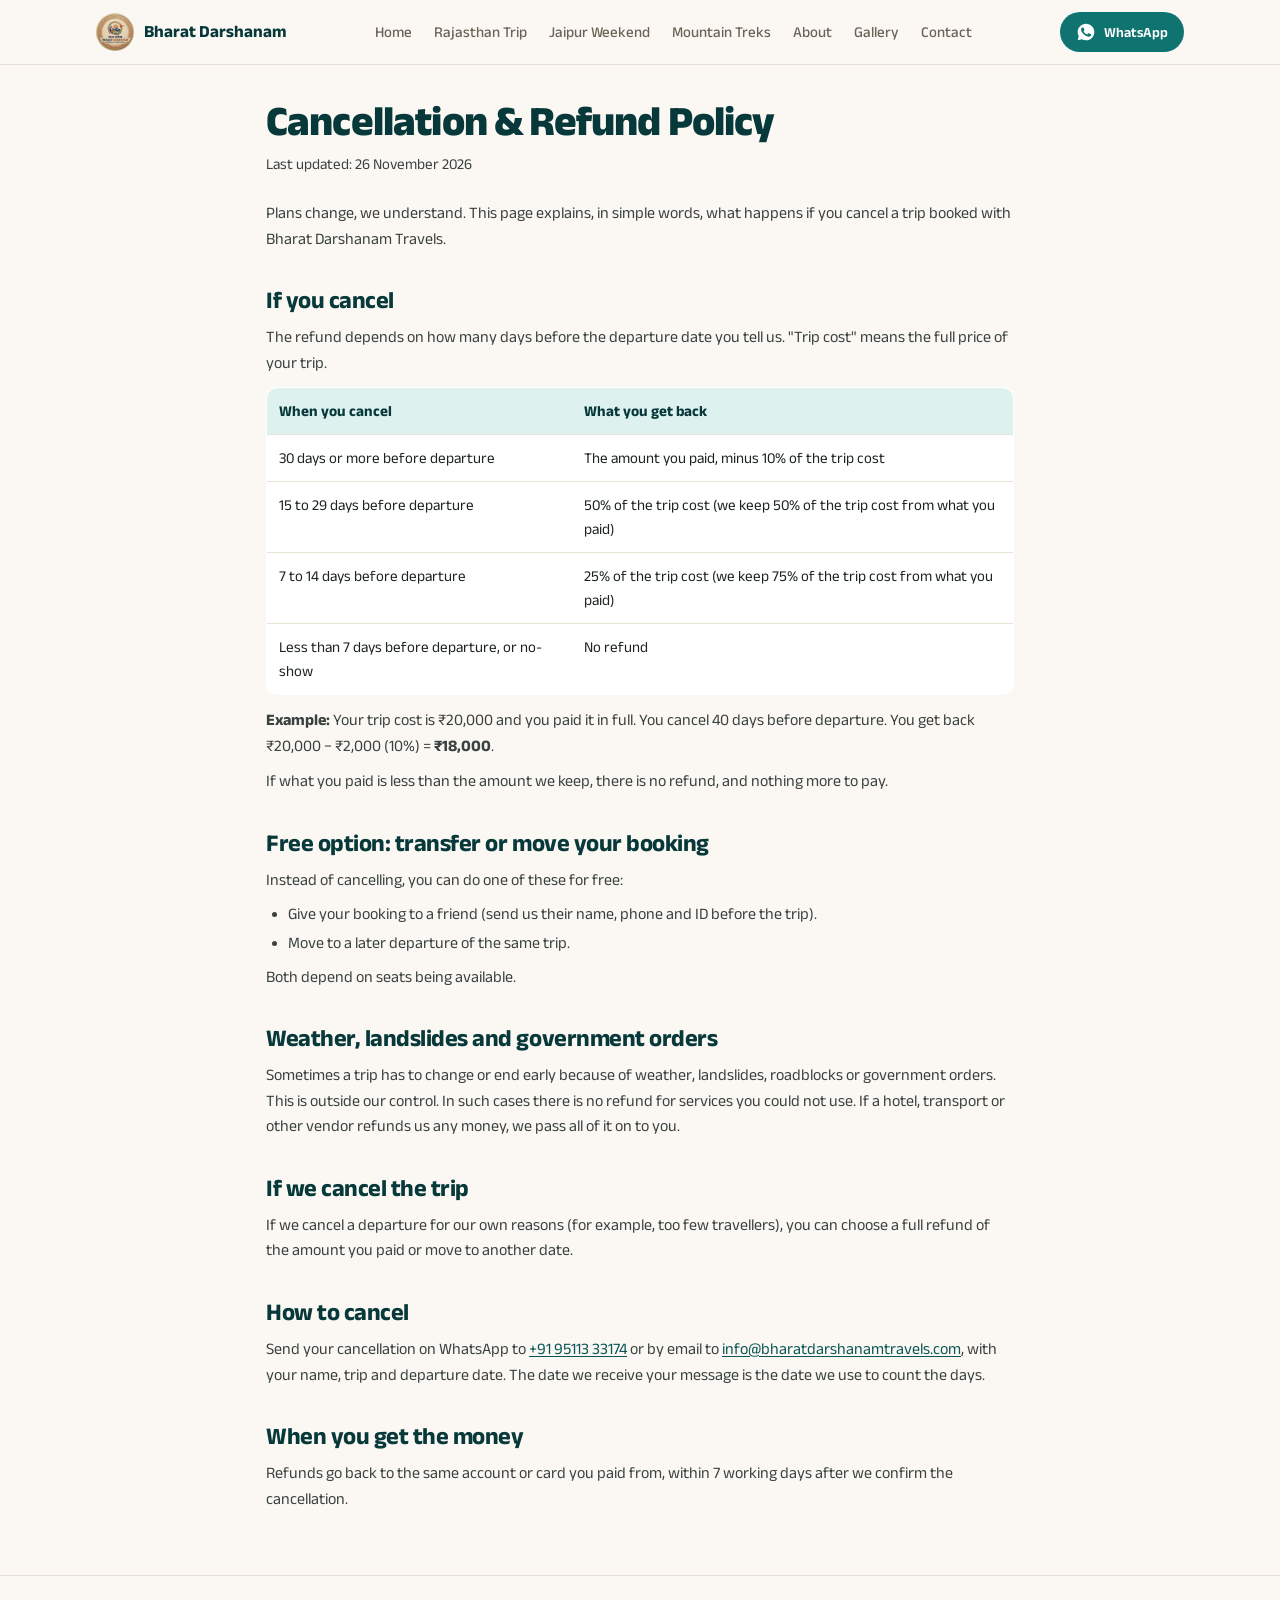
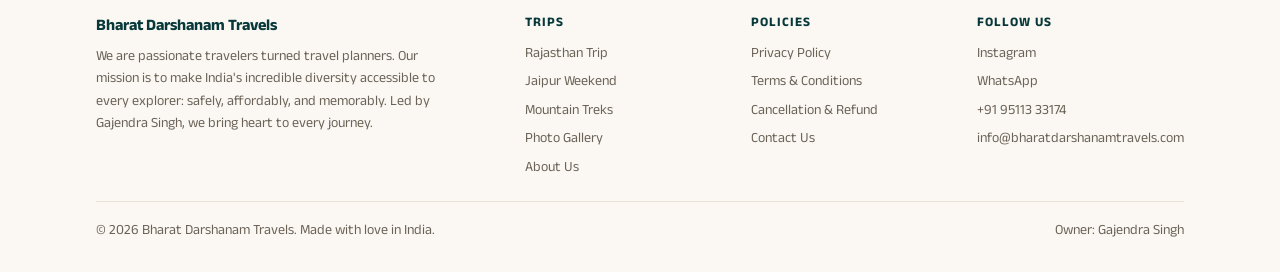
==== commit 9cc03a28: "Smaller photos: 720px versions via srcset, 96px header logo Co-Authored-By: Claude Opus 5.5 <noreply" ====
--- a/cancellation-refund.html
+++ b/cancellation-refund.html
@@ -38,7 +38,7 @@
 
 <header class="nav">
   <div class="wrap">
-    <a class="logo" href="./"><img src="images/logo.png" alt="" width="38" height="38">Bharat Darshanam</a>
+    <a class="logo" href="./"><img src="images/logo-96.png" alt="" width="38" height="38">Bharat Darshanam</a>
     <nav class="nav-links" aria-label="Main">
       <a href="./" data-nav="home">Home</a>
       <a href="rajasthan-trip.html" data-nav="rajasthan">Rajasthan Trip</a>
--- a/css/site.css
+++ b/css/site.css
@@ -43,7 +43,7 @@
 /* Header */
 .nav { position: sticky; top: 0; z-index: 30; background: rgba(251,248,243,.94); backdrop-filter: blur(10px); -webkit-backdrop-filter: blur(10px); border-bottom: 1px solid var(--line); }
 .nav .wrap { display: flex; align-items: center; justify-content: space-between; height: 64px; gap: 12px; }
-.logo { display: flex; align-items: center; gap: 10px; font-weight: 700; font-size: 17px; color: var(--deep); }
+.logo { display: flex; align-items: center; gap: 10px; font-weight: 700; font-size: 17px; color: var(--deep); white-space: nowrap; }
 .logo img { width: 38px; height: 38px; border-radius: 50%; }
 .nav-links { display: none; gap: 22px; font-size: 15px; color: var(--muted); font-weight: 500; }
 .nav-links a:hover { color: var(--ink); }
@@ -56,7 +56,7 @@
 .menu-label { font-size: 12px; font-weight: 600; letter-spacing: .08em; text-transform: uppercase; color: var(--accent); margin: 16px 4px 2px; }
 .menu-foot { display: flex; flex-wrap: wrap; gap: 4px 16px; margin-top: 14px; }
 .menu-foot a { border: 0; padding: 4px; font-size: 13px; font-weight: 500; color: var(--muted); }
-@media (max-width: 400px) { .wa-txt { display: none; } .nav .btn { padding: 9px 12px; } }
+@media (max-width: 400px) { .wa-txt { display: none; } .nav .btn { padding: 9px 12px; } .logo { font-size: 15px; gap: 8px; } .logo img { width: 34px; height: 34px; } .nav-right { gap: 6px; } }
 @media (min-width: 1080px) { .nav-links { display: flex; } .menu-btn, .menu { display: none !important; } }
 
 /* Hero */
@@ -73,6 +73,7 @@
 .hero-img img { width: 100%; height: 100%; object-fit: cover; }
 .hero-tag { position: absolute; left: 12px; bottom: 12px; background: #fff; border-radius: 12px; padding: 10px 14px; font-size: 13px; box-shadow: 0 6px 20px rgba(0,0,0,.15); }
 .hero-tag b { display: block; font-size: 15px; color: var(--deep); }
+@media (min-width: 600px) and (max-width: 859px) { .hero-img { aspect-ratio: 16/9; } }
 @media (min-width: 860px) {
   .hero { padding: 56px 0 24px; }
   .hero-grid { grid-template-columns: 1.05fr 1fr; align-items: center; gap: 48px; }
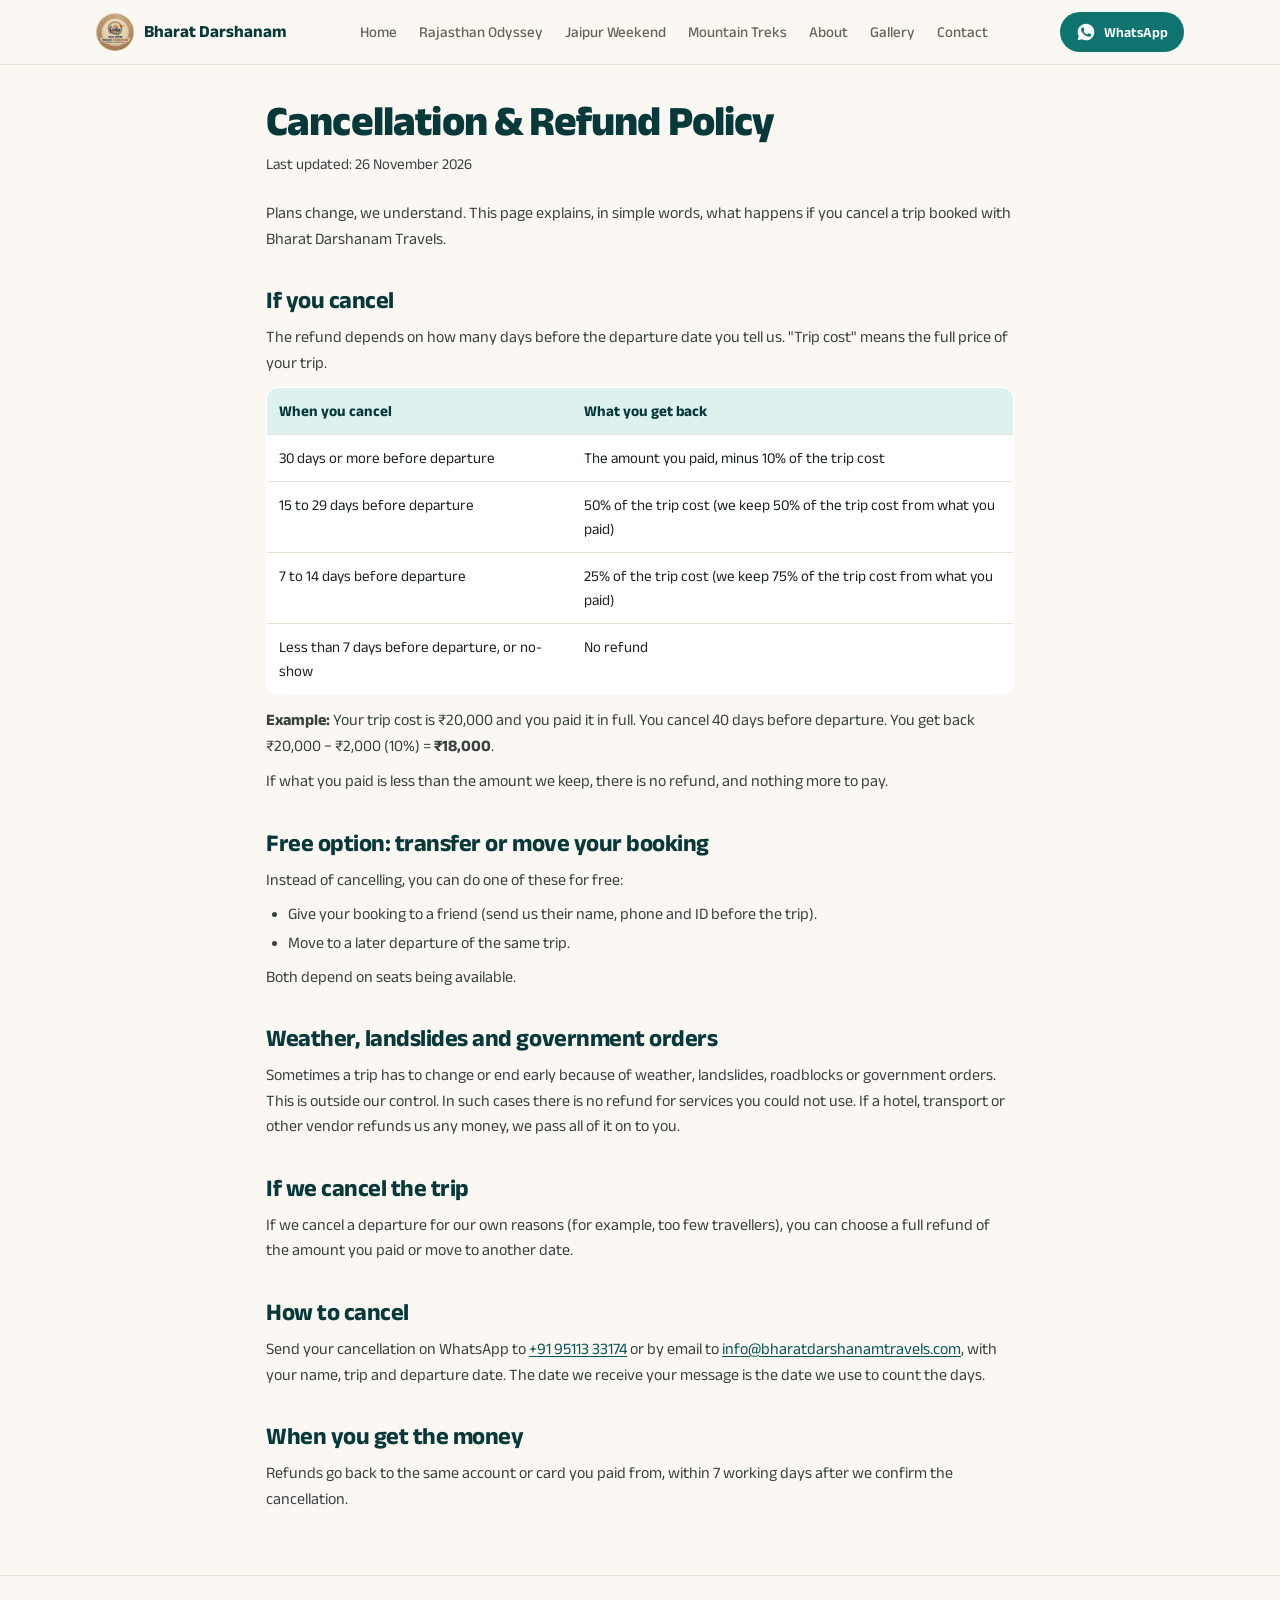
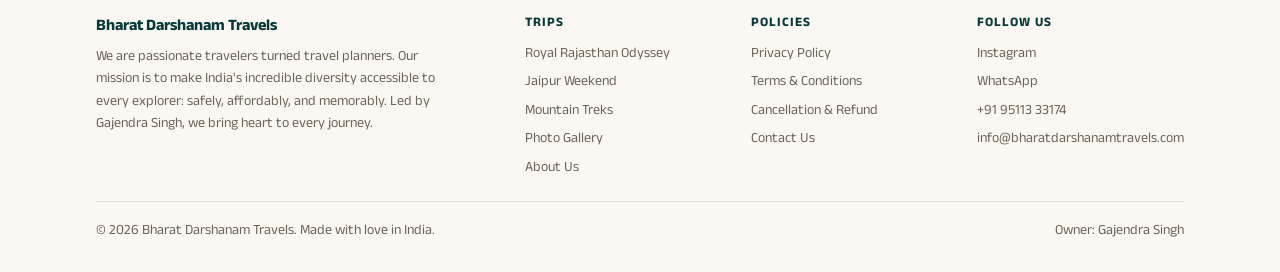
==== commit da5a34a4: "Merge Rajasthan Trip and Royal Rajasthan Odyssey into one trip with Jal Mahal photo Co-Authored-By: " ====
--- a/cancellation-refund.html
+++ b/cancellation-refund.html
@@ -41,7 +41,7 @@
     <a class="logo" href="./"><img src="images/logo-96.png" alt="" width="38" height="38">Bharat Darshanam</a>
     <nav class="nav-links" aria-label="Main">
       <a href="./" data-nav="home">Home</a>
-      <a href="rajasthan-trip.html" data-nav="rajasthan">Rajasthan Trip</a>
+      <a href="rajasthan-trip.html" data-nav="rajasthan">Rajasthan Odyssey</a>
       <a href="jaipur-weekend-trip.html" data-nav="jaipur">Jaipur Weekend</a>
       <a href="./#mountains">Mountain Treks</a>
       <a href="./#about">About</a>
@@ -58,7 +58,7 @@
   <nav class="menu" id="menu" aria-label="Menu" hidden>
     <a href="./">Home</a>
     <div class="menu-label">Trips</div>
-    <a href="rajasthan-trip.html">Rajasthan Trip <small>7–8 days · from ₹20,000</small></a>
+    <a href="rajasthan-trip.html">Royal Rajasthan Odyssey <small>7–8 days · from ₹20,000</small></a>
     <a href="jaipur-weekend-trip.html">Jaipur Weekend <small>Delhi to Delhi · from ₹6,000</small></a>
     <a href="./#mountains">Mountain Treks <small>BMC-certified team</small></a>
     <div class="menu-label">More</div>
@@ -115,7 +115,7 @@
       <div>
         <h4>Trips</h4>
         <ul>
-          <li><a href="rajasthan-trip.html">Rajasthan Trip</a></li>
+          <li><a href="rajasthan-trip.html">Royal Rajasthan Odyssey</a></li>
           <li><a href="jaipur-weekend-trip.html">Jaipur Weekend</a></li>
           <li><a href="./#mountains">Mountain Treks</a></li>
           <li><a href="./#gallery">Photo Gallery</a></li>
--- a/css/site.css
+++ b/css/site.css
@@ -101,6 +101,7 @@
 .badge { position: absolute; top: 12px; left: 12px; background: var(--warm-soft); color: var(--warm-ink); font-size: 12px; font-weight: 600; padding: 5px 10px; border-radius: 999px; }
 .badge.cool { background: var(--accent-soft); color: var(--accent-dark); }
 .badge.closed { left: auto; right: 12px; background: var(--deep); color: #fff; }
+.badges-bottom .badge { top: auto; bottom: 12px; }
 .trip-body { padding: 16px 18px 18px; display: flex; flex-direction: column; gap: 6px; flex: 1; }
 .trip-meta { display: flex; flex-wrap: wrap; gap: 4px 14px; font-size: 13px; color: var(--muted); }
 .trip-meta span { display: flex; align-items: center; gap: 5px; }
